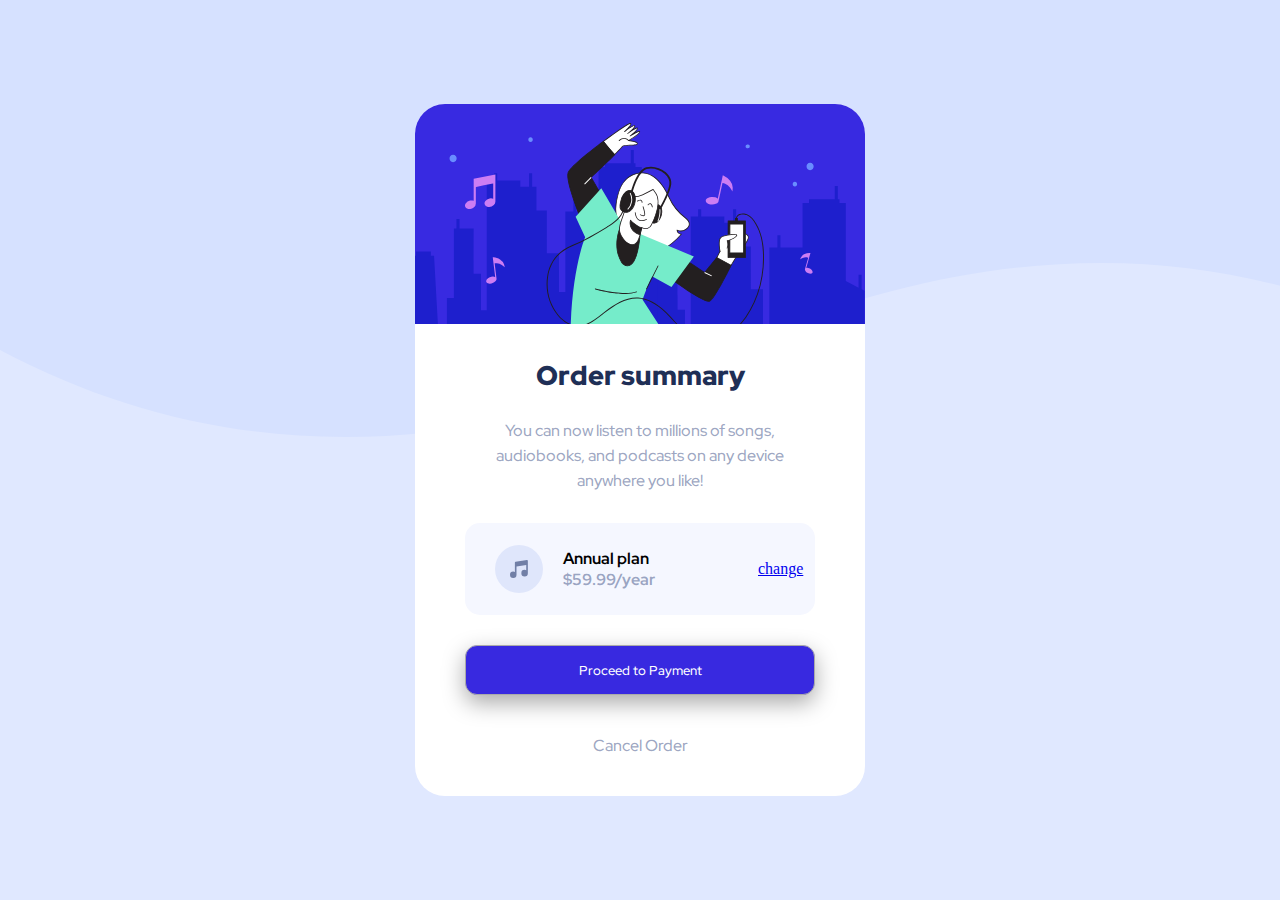
==== task-4/main.html @ 45483073 "task" ====
<!DOCTYPE html>
<html lang="en">
  <head>
    <meta charset="UTF-8" />
    <meta http-equiv="X-UA-Compatible" content="IE=edge" />
    <meta name="viewport" content="width=device-width, initial-scale=1.0" />
    <title>task-4</title>
    <link rel="stylesheet" href="style.css" />
    <link rel="preconnect" href="https://fonts.googleapis.com" />
    <link rel="preconnect" href="https://fonts.gstatic.com" crossorigin />
    <link
      href="https://fonts.googleapis.com/css2?family=Red+Hat+Display:wght@500;700;900&display=swap"
      rel="stylesheet"
    />
  </head>
  <body>
    <main class="main">
      <div class="tag">
        <img src="images/illustration-hero.svg" class="img" alt="hero" />
        <div class="text">
          <h1 class="h1">Order summary</h1>
          <p class="p1">
            You can now listen to millions of songs,<br />
            audiobooks, and podcasts on any device <br />anywhere you like!
          </p>
        </div>
        <div class="box">
          <img class="img1" src="images/icon-music.svg" alt="music" />
          <div class="p20">
            <p class="p2">Annual plan<br /><span>$59.99/year</span></p>
          </div>

          <a class="link" href="#">change</a>
        </div>
        <div class="buttons">
          <button class="b1">Proceed to Payment</button>
          <br />

          <p class="b2">Cancel Order</p>
        </div>
      </div>
    </main>
  </body>
</html>
---- task-4/style.css ----
* {
  margin: 0;
  padding: 0;
  box-sizing: border-box;
}
body {
  max-width: 1440px;
  background-color: hsl(225, 100%, 94%);
  background-image: url(images/pattern-background-desktop.svg);
  background-repeat: no-repeat;
}
.tag {
  background-color: #fff;
  width: 450px;
  position: absolute;
  top: 50%;
  left: 50%;
  transform: translate(-50%, -50%);
  border-radius: 30px;
  overflow: hidden;
}
.text {
  text-align: center;
}
.h1 {
  margin-top: 30px;
  color: hsl(223, 47%, 23%);
  font-family: "Red Hat Display", sans-serif;
  font-weight: 900;
  font-size: 27px;
}
.p1 {
  margin-top: 25px;
  text-align: center;
  color: hsla(224, 23%, 55%, 0.705);
  font-size: 16px;
  font-family: "Red Hat Display", sans-serif;
  font-weight: 500;
  line-height: 25px;
}
.box {
  margin-left: 50px;
  background-color: hsl(225, 100%, 98%);
  margin-top: 30px;
  width: 350px;
  height: 92px;
  display: flex;
  align-items: center;
  border-radius: 15px;
}
.img1 {
  padding-left: 30px;
}
.link {
  padding-left: 103px;
}
.p2 {
  padding-left: 20px;
  font-family: "Red Hat Display", sans-serif;
  font-weight: 700;
}
.p2 span {
  color: hsla(224, 23%, 55%, 0.705);
}

.buttons {
  margin-top: 30px;
  text-align: center;
}
.b1 {
  margin-bottom: 20px;
  width: 350px;
  height: 50px;
  font-size: 13px;
  background-color: hsl(245, 75%, 52%);
  color: #fff;
  font-family: "Red Hat Display", sans-serif;
  font-weight: 500;
  border-radius: 12px;
  border: 1px solid #aaa;
  box-shadow: 0 8px 22px #aaa;
}
.b2 {
  margin-bottom: 40px;
  margin-top: 20px;
  font-family: "Red Hat Display", sans-serif;
  font-weight: 500;
  color: hsla(224, 23%, 55%, 0.705);
}
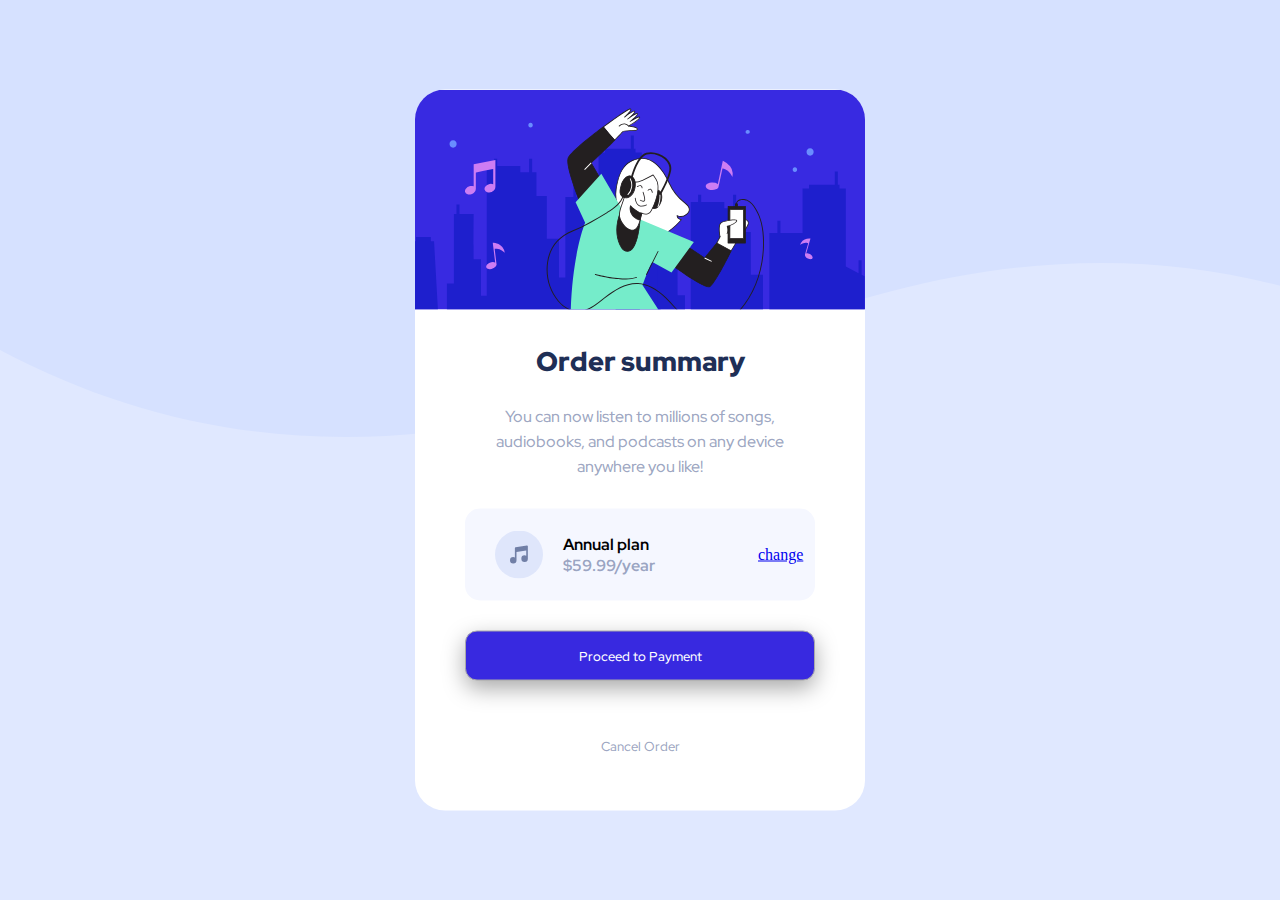
==== commit b12ea1fe: "task-4" ====
--- a/task-4/main.html
+++ b/task-4/main.html
@@ -36,7 +36,7 @@
           <button class="b1">Proceed to Payment</button>
           <br />
 
-          <p class="b2">Cancel Order</p>
+          <button class="b2">Cancel Order</button>
         </div>
       </div>
     </main>
--- a/task-4/style.css
+++ b/task-4/style.css
@@ -86,4 +86,8 @@
   font-family: "Red Hat Display", sans-serif;
   font-weight: 500;
   color: hsla(224, 23%, 55%, 0.705);
+  width: 350px;
+  height: 50px;
+  background-color: #fff;
+  border: none;
 }
